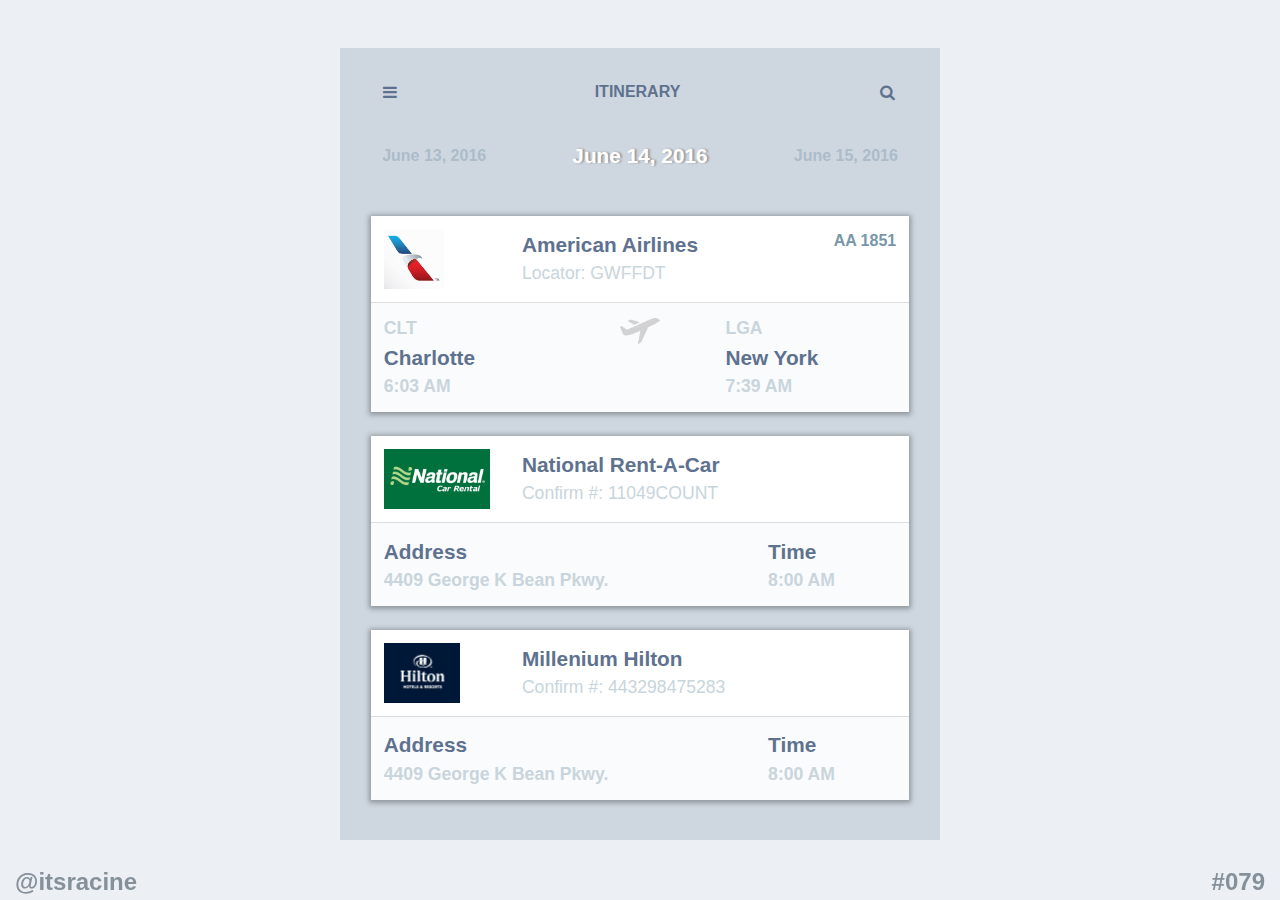
==== www/index.html @ 363bde21 "Compiled code + minor style tweaks" ====
<html>
	<head>
		<meta name="viewport" content="width=device-width, initial-scale=1">
		<title>Itinerary</title>
		<link rel="stylesheet" href="stylesheets/css/foundation.min.css">
		<link rel="stylesheet" href="stylesheets/scss/app.css">
		<link rel="stylesheet" href="https://maxcdn.bootstrapcdn.com/font-awesome/4.5.0/css/font-awesome.min.css">
	</head>
	<body>
		<div class="row">
			<div class="small-12 medium-7 large-6 medium-centered columns main-container">
				<div class="top-bar-container">
					<a href="">
						<i class="fa fa-bars"></i>
					</a>
					<span>ITINERARY</span>
					<a href="">
						<i class="fa fa-search"></i>
					</a>
				</div>
				<div class="dates-container">
					<div class="date">
	<span>June 13, 2016</span>
</div>
<div class="date">
	<span>June 14, 2016</span>
</div>
<div class="date">
	<span>June 15, 2016</span>
</div>
				</div>
				<div class="items-container">
					<div class="item">
	<div class="header row">
		<div class="small-3 columns">
			<img src="img/AA.jpeg" alt="AA Logo">
		</div>
		<div class="small-6 columns">
			<span class="title">American Airlines</span>
			<br>
			<span>Locator: GWFFDT</span>
		</div>
		<div class="small-3 columns">
			<span class="flight-no">
				AA 1851
			</span>
		</div>
	</div>
	<div class="info row">
		<div class="small-4 columns">
			<span class="abbreviation">CLT</span>
			<br>
			<span class="city">Charlotte</span>
			<br>
			<span class="flight-date">6:03 AM</span>
		</div>
		<div class="small-4 columns text-center">
			<img class="plane" src="img/airplane_takeoff.png" alt="Airplane Takeoff">
		</div>
		<div class="small-4 columns">
			<span class="abbreviation">LGA</span>
			<br>
			<span class="city">New York</span>
			<br>
			<span class="flight-date">7:39 AM</span>
		</div>
	</div>
</div>
					<div class="item">
	<div class="header row">
		<div class="small-3 columns">
			<img src="img/national.jpg" alt="National Logo">
		</div>
		<div class="small-9 columns">
			<span class="title">National Rent-A-Car</span>
			<br>
			<span>Confirm #: 11049COUNT</span>
		</div>
	</div>
	<div class="info row">
		<div class="small-9 columns">
			<span class="city">Address</span>
			<br>
			<span>4409 George K Bean Pkwy.</span>
		</div>
		<div class="small-3 columns">
			<span class="city">Time</span>
			<br>
			<span class="flight-date">8:00 AM</span>
		</div>
	</div>
</div>
					<div class="item">
	<div class="header row">
		<div class="small-3 columns">
			<img src="img/hilton-logo.png" alt="Hilton Logo">
		</div>
		<div class="small-9 columns">
			<span class="title">Millenium Hilton</span>
			<br>
			<span>Confirm #: 443298475283</span>
		</div>
	</div>
	<div class="info row">
		<div class="small-9 columns">
			<span class="city">Address</span>
			<br>
			<span>4409 George K Bean Pkwy.</span>
		</div>
		<div class="small-3 columns">
			<span class="city">Time</span>
			<br>
			<span class="flight-date">8:00 AM</span>
		</div>
	</div>
</div>
				</div>
			</div>
		</div>
		<footer>
	<div class="small-4 columns">
		<a href="https://twitter.com/itsracine">@itsracine</a>
	</div>
	<div class="small-4 columns text-right">
		<a href="https://dribbble.com/shots/2615542-079-Itinerary">#079</a>
	</div>
</footer>

	</body>
</html>
---- www/stylesheets/scss/app.css ----
body{background-color:#ECEFF4}.main-container{background-color:#CED7E0;margin-top:3em}.main-container .top-bar-container{text-align:center;display:table;width:100%;padding:2em 0}.main-container .top-bar-container .fa-bars{text-align:left}.main-container .top-bar-container .fa-search{text-align:right}.main-container .top-bar-container>*{font-size:1em;font-weight:bold;display:table-cell;vertical-align:middle;color:#5E728F}.main-container .dates-container{height:40px;display:table;width:100%}.main-container .dates-container .date{width:25%;display:table-cell;vertical-align:middle;text-align:center}.main-container .dates-container .date span{font-size:0.7em;font-weight:bold;color:#ACBCC9}@media only screen and (min-width:400px){.main-container .dates-container .date span{font-size:1em}}.main-container .dates-container .date:nth-child(2){text-align:center;width:50%;text-shadow:2px 0 2px #969696}@media only screen{.main-container .dates-container .date:nth-child(2){width:40%}}.main-container .dates-container .date:nth-child(2) span{color:white;font-size:1em}@media only screen and (min-width:400px){.main-container .dates-container .date:nth-child(2) span{font-size:1.3em}}.main-container .items-container{padding:1em}.main-container .items-container .item{box-shadow:0 1px 5px 2px rgba(0,0,0,0.3);padding:0;margin:1.5em 0}.main-container .items-container .item .header{background-color:white;padding:0.8em;border-bottom:solid 1px #DDD;margin:0}.main-container .items-container .item .header .columns{padding:0}.main-container .items-container .item .header .columns:nth-child(2){padding:0 10px}.main-container .items-container .item .header .columns:nth-child(3){text-align:right}.main-container .items-container .item .header img{height:60px}.main-container .items-container .item .header span{color:#C8D5DC;font-size:1.1em}.main-container .items-container .item .header span.title{font-weight:bold;color:#5E728F;font-size:1.3em}.main-container .items-container .item .header span.flight-no{font-weight:bold;font-size:1em;color:#7897A9}.main-container .items-container .item .info{background-color:#FAFBFD;padding:0.8em;margin:0}.main-container .items-container .item .info .columns{padding:0}.main-container .items-container .item .info span{color:#C8D5DC;font-size:1.1em;font-weight:bold}.main-container .items-container .item .info .city{font-weight:bold;color:#5E728F;font-size:1.3em}.main-container .items-container .item .info img{height:40px}.main-container .items-container .item .info img.plane{opacity:0.2}footer{position:fixed;width:100%;bottom:0}footer a{color:#84919A;font-weight:bold;font-size:1.5em}
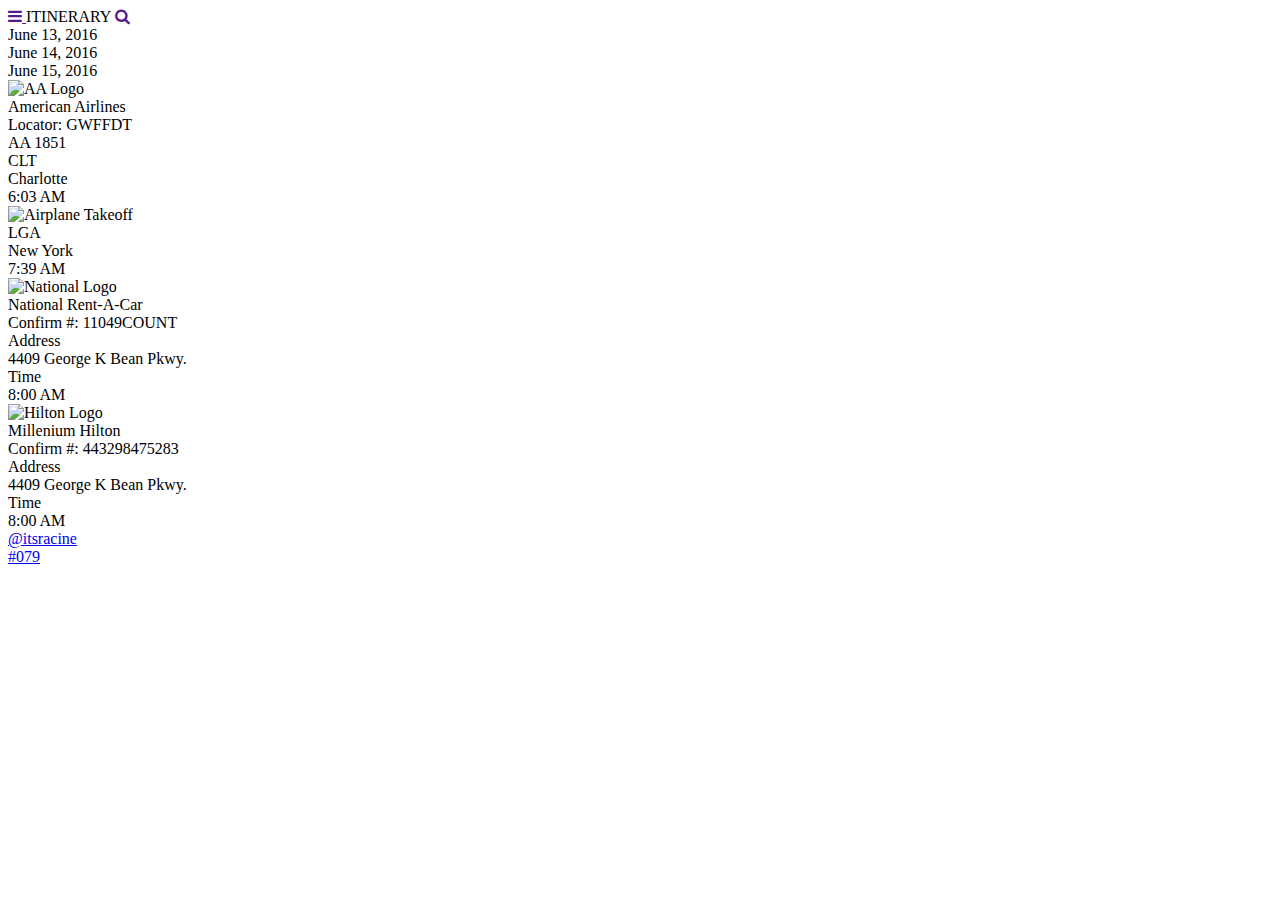
==== commit f3b6ee54: "Removed meta tag for mobile temporarily" ====
--- a/www/index.html
+++ b/www/index.html
@@ -1,6 +1,5 @@
 <html>
 	<head>
-		<meta name="viewport" content="width=device-width, initial-scale=1">
 		<title>Itinerary</title>
 		<link rel="stylesheet" href="stylesheets/css/foundation.min.css">
 		<link rel="stylesheet" href="stylesheets/scss/app.css">
